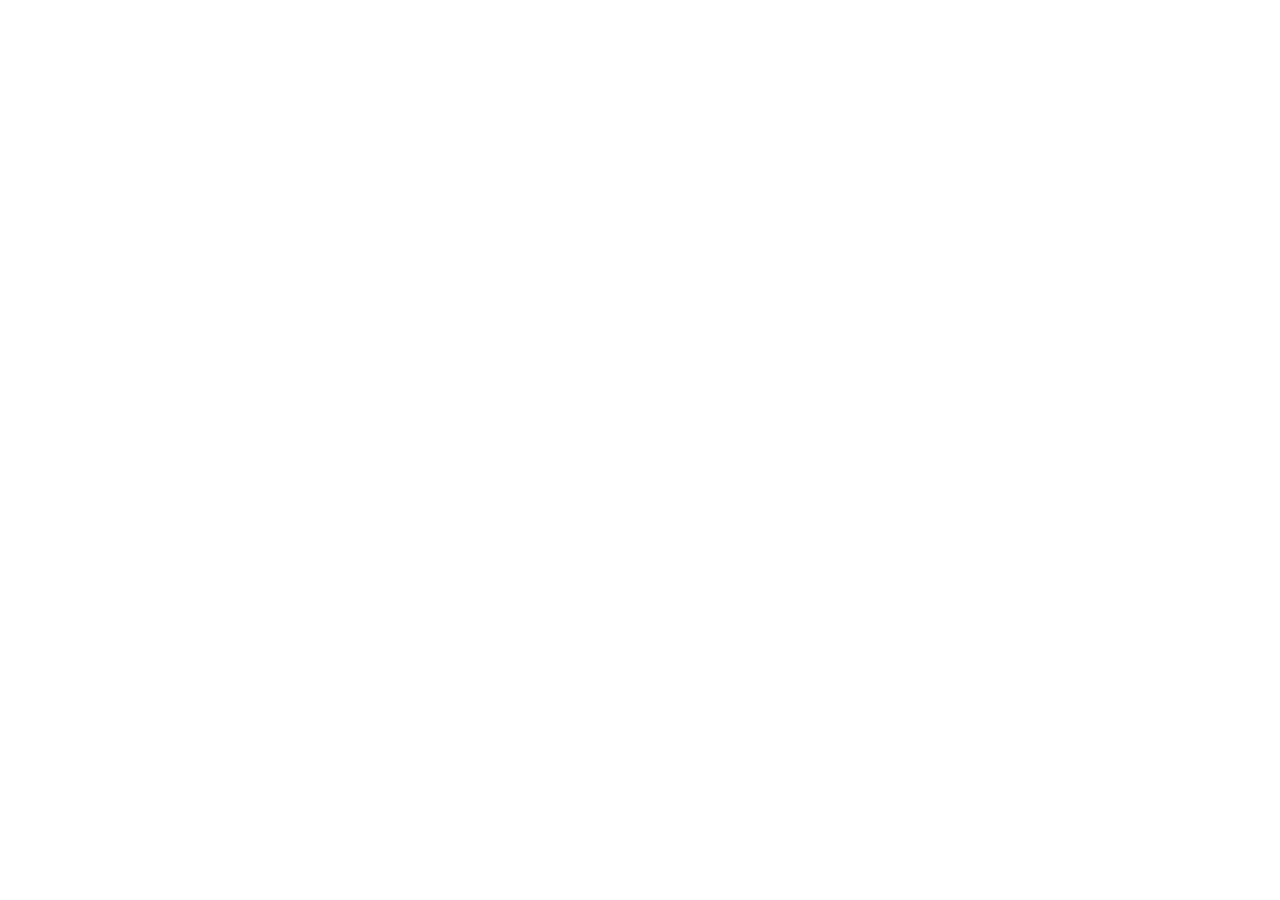
==== contact.html @ 75246335 "Init" ====
<!DOCTYPE html>
<html lang="en">
<head>
    <meta charset="UTF-8">
    <meta name="viewport" content="width=device-width, initial-scale=1.0">
    <title>LNE</title>
</head>
<body>
    
</body>
</html>
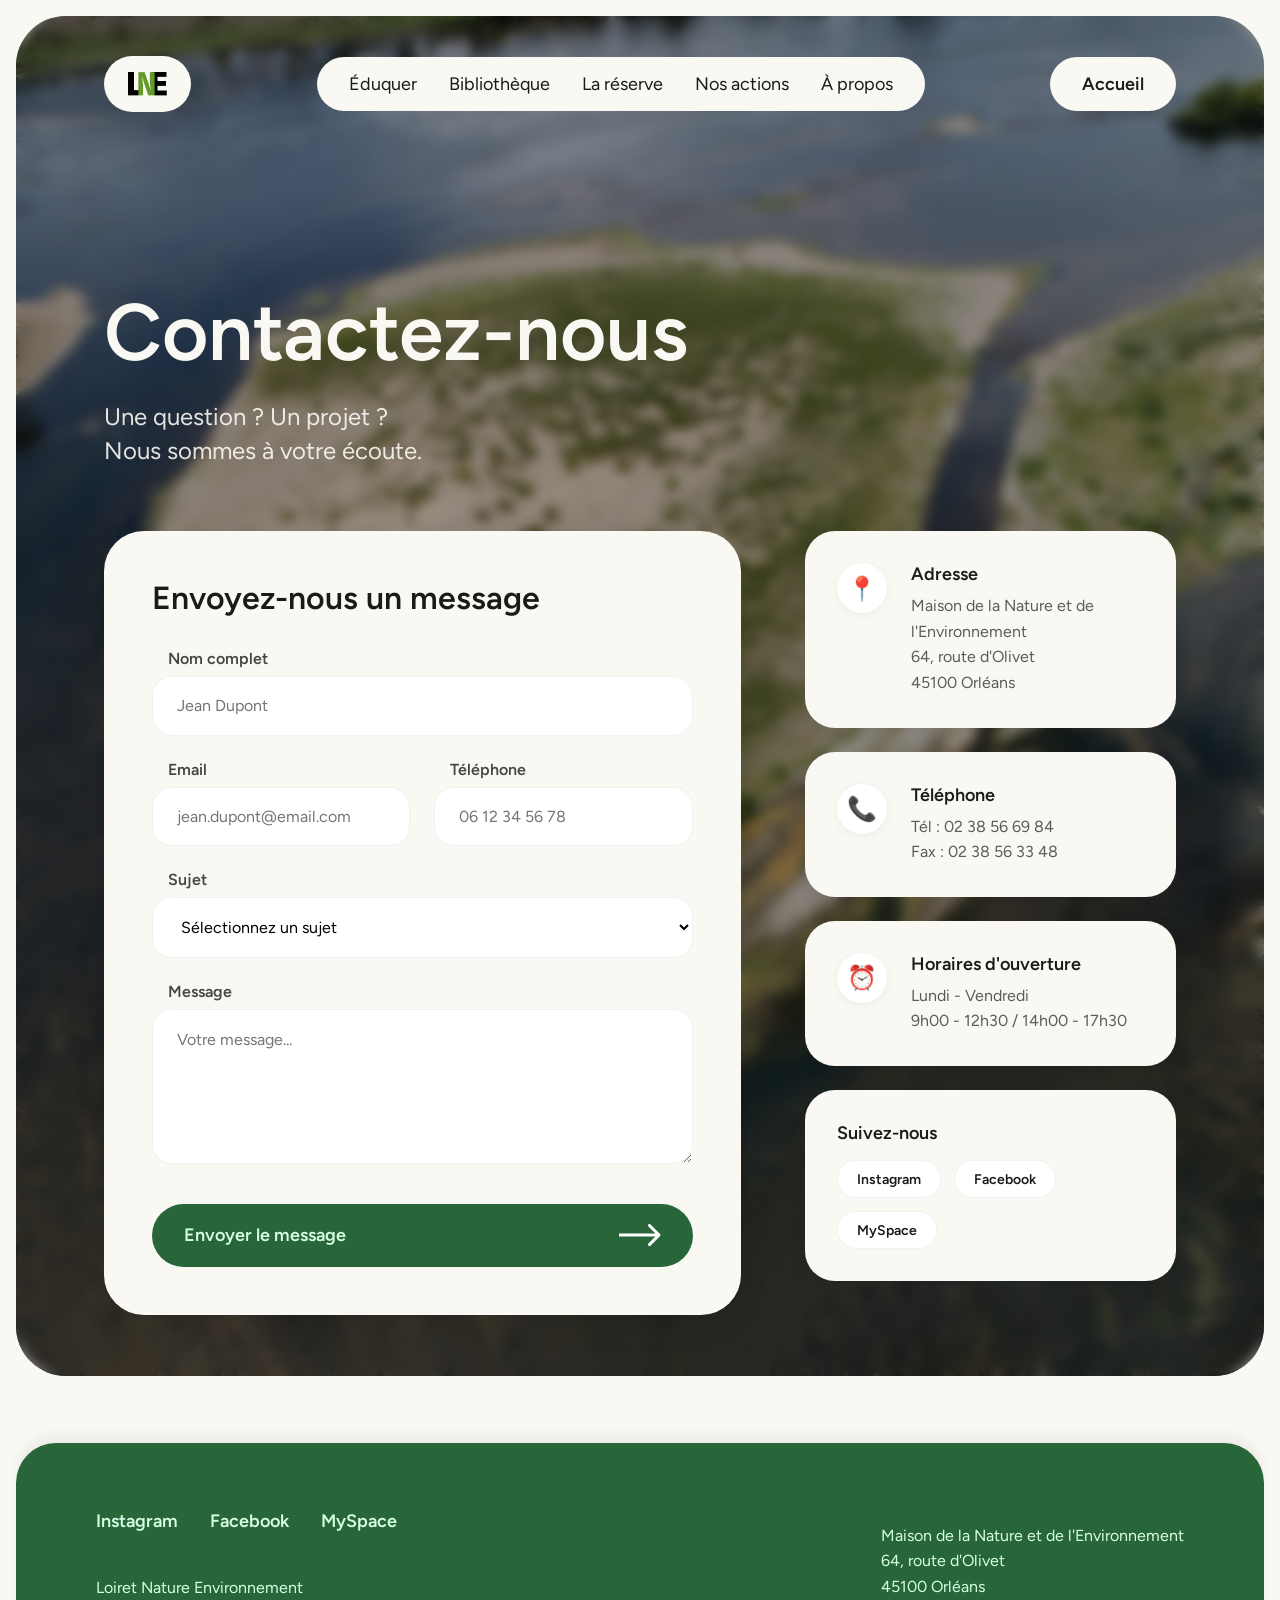
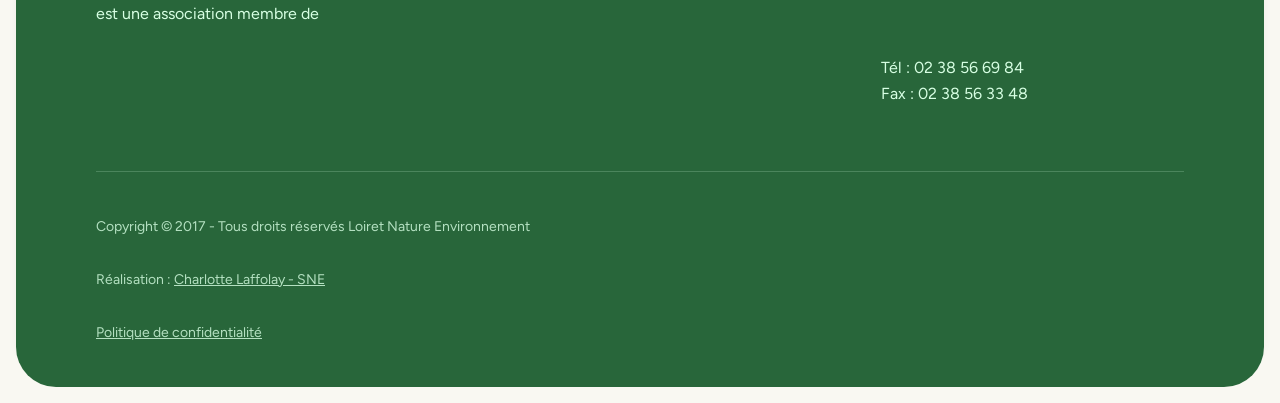
==== commit 5c58df27: "Two other pages" ====
--- a/contact.html
+++ b/contact.html
@@ -1,11 +1,171 @@
-<!DOCTYPE html>
+<!doctype html>
 <html lang="en">
-<head>
-    <meta charset="UTF-8">
-    <meta name="viewport" content="width=device-width, initial-scale=1.0">
-    <title>LNE</title>
-</head>
-<body>
-    
-</body>
+  <head>
+    <meta charset="UTF-8" />
+    <meta name="viewport" content="width=device-width, initial-scale=1.0" />
+    <title>Contact - LNE</title>
+    <link rel="stylesheet" href="style2.css" />
+    <style>
+      @import url("https://fonts.googleapis.com/css2?family=Figtree:ital,wght@0,300..900;1,300..900&family=Sora:wght@100..800&display=swap");
+    </style>
+  </head>
+  <body>
+    <div class="picture"></div>
+    <div class="picture-blur"></div>
+    <nav>
+      <div class="logo-nav"><img src="logo.png" alt="" /></div>
+      <div class="main-nav">
+        <span>Éduquer</span>
+        <span><a href="loutre.html">Bibliothèque</a></span>
+        <span>La réserve</span>
+        <span>Nos actions</span>
+        <span>À propos</span>
+      </div>
+      <div class="contact-nav"><a href="index.html">Accueil</a></div>
+    </nav>
+    <div class="container">
+      <div class="hero-section">
+        <div class="hero-title">
+          Contactez-nous
+          <div class="hero-subtitle">
+            Une question ? Un projet ?<br />Nous sommes à votre écoute.
+          </div>
+        </div>
+      </div>
+
+      <div class="contact-content">
+        <div class="contact-form-wrapper">
+          <div class="form-card">
+            <div class="form-header">Envoyez-nous un message</div>
+            <div class="contact-form">
+              <div class="form-group">
+                <label for="name">Nom complet</label>
+                <input type="text" id="name" name="name" placeholder="Jean Dupont" />
+              </div>
+
+              <div class="form-row">
+                <div class="form-group">
+                  <label for="email">Email</label>
+                  <input type="email" id="email" name="email" placeholder="jean.dupont@email.com" />
+                </div>
+                <div class="form-group">
+                  <label for="phone">Téléphone</label>
+                  <input type="tel" id="phone" name="phone" placeholder="06 12 34 56 78" />
+                </div>
+              </div>
+
+              <div class="form-group">
+                <label for="subject">Sujet</label>
+                <select id="subject" name="subject">
+                  <option value="">Sélectionnez un sujet</option>
+                  <option value="adhesion">Adhésion</option>
+                  <option value="evenement">Événement</option>
+                  <option value="partenariat">Partenariat</option>
+                  <option value="information">Demande d'information</option>
+                  <option value="autre">Autre</option>
+                </select>
+              </div>
+
+              <div class="form-group">
+                <label for="message">Message</label>
+                <textarea id="message" name="message" rows="6" placeholder="Votre message..."></textarea>
+              </div>
+
+              <button class="submit-btn">
+                Envoyer le message
+                <img src="arrow-right.svg" alt="" />
+              </button>
+            </div>
+          </div>
+        </div>
+
+        <div class="contact-info">
+          <div class="info-card">
+            <div class="info-icon">📍</div>
+            <div class="info-content">
+              <div class="info-title">Adresse</div>
+              <div class="info-text">
+                Maison de la Nature et de l'Environnement<br />
+                64, route d'Olivet<br />
+                45100 Orléans
+              </div>
+            </div>
+          </div>
+
+          <div class="info-card">
+            <div class="info-icon">📞</div>
+            <div class="info-content">
+              <div class="info-title">Téléphone</div>
+              <div class="info-text">
+                Tél : 02 38 56 69 84<br />
+                Fax : 02 38 56 33 48
+              </div>
+            </div>
+          </div>
+
+          <div class="info-card">
+            <div class="info-icon">⏰</div>
+            <div class="info-content">
+              <div class="info-title">Horaires d'ouverture</div>
+              <div class="info-text">
+                Lundi - Vendredi<br />
+                9h00 - 12h30 / 14h00 - 17h30
+              </div>
+            </div>
+          </div>
+
+          <div class="info-card social-card">
+            <div class="info-content">
+              <div class="info-title">Suivez-nous</div>
+              <div class="social-links">
+                <span class="social-link">Instagram</span>
+                <span class="social-link">Facebook</span>
+                <span class="social-link">MySpace</span>
+              </div>
+            </div>
+          </div>
+        </div>
+      </div>
+    </div>
+
+    <footer class="footer">
+      <div class="footer-top">
+        <div class="footer-left">
+          <div class="footer-socials">
+            <span>Instagram</span>
+            <span>Facebook</span>
+            <span>MySpace</span>
+          </div>
+
+          <p>
+            Loiret Nature Environnement<br />
+            est une association membre de
+          </p>
+        </div>
+
+        <div class="footer-right">
+          <p>
+            Maison de la Nature et de l'Environnement<br />
+            64, route d'Olivet<br />
+            45100 Orléans
+          </p>
+
+          <p>
+            Tél : 02 38 56 69 84<br />
+            Fax : 02 38 56 33 48
+          </p>
+        </div>
+      </div>
+
+      <div class="footer-divider"></div>
+
+      <div class="footer-bottom">
+        <p>
+          Copyright © 2017 - Tous droits réservés Loiret Nature Environnement
+        </p>
+        <p>Réalisation : <span class="link">Charlotte Laffolay - SNE</span></p>
+        <p class="link">Politique de confidentialité</p>
+      </div>
+    </footer>
+  </body>
 </html>
--- a/style2.css
+++ b/style2.css
@@ -0,0 +1,383 @@
+/* ==========================================================================
+   Base & Typographie
+   ========================================================================== */
+body {
+    background-color: #F9F8F2;
+    overflow-x: hidden;
+    font-family: "Figtree", sans-serif;
+    display: flex;
+    gap: 3rem;
+    flex-direction: column;
+    align-items: center;
+    margin: 0;
+    padding: 0;
+    color: #1a1a1a;
+}
+
+a {
+    text-decoration: none;
+    color: inherit;
+}
+
+/* ==========================================================================
+   Layout Principal
+   ========================================================================== */
+.container {
+    width: 100%;
+    max-width: 1200px;
+    padding-inline: clamp(1rem, 5vw, 5rem);
+    margin-inline: auto;
+    box-sizing: border-box;
+    z-index: 1;
+}
+
+/* Arrière-plan héroïque avec l'image */
+.picture {
+    position: absolute;
+    top: 0;
+    background-image: url("image.jpg"); /* Remplacez par le bon chemin */
+    background-size: cover;
+    background-position: center;
+    border-radius: 50px;
+    margin: 1rem;
+    width: calc(100% - 2rem);
+    height: 85rem;
+    z-index: -100;
+}
+
+.picture-blur {
+    position: absolute;
+    top: 0;
+    background-color: rgba(0, 0, 0, 0.40); /* Assombri pour faire ressortir le texte blanc */
+    backdrop-filter: blur(6px);
+    border-radius: 50px;
+    margin: 1rem;
+    width: calc(100% - 2rem);
+    height: 85rem;
+    z-index: -99;
+}
+
+/* ==========================================================================
+   Navigation
+   ========================================================================== */
+nav {
+    display: flex;
+    margin-top: 3.5rem;
+    flex-direction: row;
+    justify-content: space-between;
+    align-items: center;
+    width: 100%;
+    max-width: 1200px;
+    padding-inline: clamp(1rem, 5vw, 5rem);
+    font-size: 18px;
+    z-index: 10;
+    box-sizing: border-box;
+}
+
+.logo-nav {
+    padding: 1rem 1.5rem;
+    display: flex;
+    align-items: center;
+    background-color: #F9F8F2;
+    border-radius: 99px;
+}
+
+.main-nav {
+    background-color: #F9F8F2;
+    border-radius: 99px;
+    padding: 1rem 2rem;
+    display: flex;
+    gap: 2rem;
+}
+
+.main-nav span {
+    cursor: pointer;
+    transition: opacity 0.2s;
+}
+
+.main-nav span:hover {
+    text-decoration: underline;
+}
+
+.contact-nav {
+    background-color: #F9F8F2;
+    border-radius: 99px;
+    padding: 1rem 2rem;
+    font-weight: 600;
+    transition: background-color 0.3s;
+}
+
+.contact-nav:hover {
+    background-color: #28663A;
+    color: #D7FFE3;
+}
+
+/* ==========================================================================
+   En-tête (Hero Section)
+   ========================================================================== */
+.hero-section {
+    margin-top: 8rem;
+    margin-bottom: 4rem;
+}
+
+.hero-title {
+    color: #F9F8F2;
+    font-weight: 600;
+    font-size: 80px;
+    display: flex;
+    flex-direction: column;
+    gap: 1.5rem;
+    line-height: 1.1;
+}
+
+.hero-subtitle {
+    font-size: 24px;
+    font-weight: 400;
+    opacity: 0.9;
+    line-height: 1.4;
+}
+
+/* ==========================================================================
+   Contenu de la page Contact
+   ========================================================================== */
+.contact-content {
+    display: flex;
+    justify-content: space-between;
+    align-items: flex-start;
+    gap: 4rem;
+    margin-bottom: 5rem;
+}
+
+/* -- Section Formulaire -- */
+.contact-form-wrapper {
+    width: 60%;
+}
+
+.form-card {
+    background-color: #F9F8F2;
+    padding: 3rem;
+    border-radius: 40px;
+    box-shadow: 0 10px 30px rgba(0, 0, 0, 0.1);
+}
+
+.form-header {
+    font-size: 32px;
+    font-weight: 600;
+    margin-bottom: 2rem;
+}
+
+.contact-form {
+    display: flex;
+    flex-direction: column;
+    gap: 1.5rem;
+}
+
+.form-row {
+    display: flex;
+    gap: 1.5rem;
+}
+
+.form-row .form-group {
+    width: 50%;
+}
+
+.form-group {
+    display: flex;
+    flex-direction: column;
+    gap: 0.5rem;
+}
+
+.form-group label {
+    font-size: 16px;
+    font-weight: 600;
+    margin-left: 1rem;
+    opacity: 0.8;
+}
+
+.form-group input,
+.form-group select,
+.form-group textarea {
+    font-family: "Figtree", sans-serif;
+    background-color: #ffffff;
+    border: 1px solid rgba(0, 0, 0, 0.05);
+    padding: 1.2rem 1.5rem;
+    border-radius: 20px;
+    font-size: 16px;
+    outline: none;
+    transition: border-color 0.3s ease, box-shadow 0.3s ease;
+}
+
+.form-group textarea {
+    resize: vertical;
+}
+
+.form-group input:focus,
+.form-group select:focus,
+.form-group textarea:focus {
+    border-color: #28663A;
+    box-shadow: 0 0 0 4px rgba(40, 102, 58, 0.1);
+}
+
+.submit-btn {
+    margin-top: 1rem;
+    background-color: #28663A;
+    color: #D7FFE3;
+    border: none;
+    border-radius: 99px;
+    padding: 1.25rem 2rem;
+    font-size: 18px;
+    font-weight: 600;
+    display: flex;
+    justify-content: space-between;
+    align-items: center;
+    cursor: pointer;
+    transition: opacity 0.3s ease, transform 0.2s ease;
+    font-family: "Figtree", sans-serif;
+}
+
+.submit-btn:hover {
+    opacity: 0.9;
+    transform: scale(1.02);
+}
+
+/* -- Section Informations (Sidebar) -- */
+.contact-info {
+    width: 35%;
+    display: flex;
+    flex-direction: column;
+    gap: 1.5rem;
+}
+
+.info-card {
+    background-color: #F9F8F2;
+    padding: 2rem;
+    border-radius: 30px;
+    display: flex;
+    gap: 1.5rem;
+    align-items: flex-start;
+    box-shadow: 0 5px 20px rgba(0, 0, 0, 0.05);
+}
+
+.info-icon {
+    font-size: 24px;
+    background-color: #ffffff;
+    width: 50px;
+    height: 50px;
+    display: flex;
+    justify-content: center;
+    align-items: center;
+    border-radius: 50%;
+    flex-shrink: 0;
+    box-shadow: 0 2px 10px rgba(0,0,0,0.05);
+}
+
+.info-content {
+    display: flex;
+    flex-direction: column;
+    gap: 0.5rem;
+}
+
+.info-title {
+    font-size: 18px;
+    font-weight: 600;
+}
+
+.info-text {
+    font-size: 16px;
+    opacity: 0.7;
+    line-height: 1.6;
+}
+
+/* Cartes Réseaux Sociaux */
+.social-card .info-content {
+    width: 100%;
+}
+
+.social-links {
+    display: flex;
+    gap: 0.8rem;
+    flex-wrap: wrap;
+    margin-top: 0.5rem;
+}
+
+.social-link {
+    background-color: #ffffff;
+    padding: 0.6rem 1.2rem;
+    border-radius: 99px;
+    font-size: 14px;
+    font-weight: 600;
+    cursor: pointer;
+    border: 1px solid rgba(0, 0, 0, 0.05);
+    transition: all 0.3s ease;
+}
+
+.social-link:hover {
+    background-color: #E8A03C; /* Reprise de l'orange de votre maquette */
+    color: #ffffff;
+    border-color: #E8A03C;
+}
+
+/* ==========================================================================
+   Footer
+   ========================================================================== */
+.footer {
+    margin-top: auto;
+    padding: 4rem 0 2rem 0;
+    width: calc(100% - 2rem);
+    max-width: 1400px;
+    background-color: #28663A;
+    color: #D7FFE3;
+    border-radius: 40px;
+    box-shadow: 0px -10px 10px rgba(0, 0, 0, 0.044);
+    margin-bottom: 1rem;
+}
+
+.footer-top {
+    display: flex;
+    justify-content: space-between;
+    gap: 2rem;
+    padding-inline: 5rem;
+}
+
+.footer-left,
+.footer-right {
+    display: flex;
+    flex-direction: column;
+    gap: 1.5rem;
+    line-height: 1.6;
+}
+
+.footer-socials {
+    display: flex;
+    gap: 2rem;
+    font-weight: 600;
+    font-size: 18px;
+}
+
+.footer-socials span {
+    cursor: pointer;
+}
+
+.footer-socials span:hover {
+    text-decoration: underline;
+}
+
+.footer-divider {
+    height: 1px;
+    background-color: rgba(215, 255, 227, 0.2); /* Ligne de séparation adaptée au fond vert */
+    margin: 3rem 5rem 2rem 5rem;
+}
+
+.footer-bottom {
+    display: flex;
+    flex-direction: column;
+    gap: 0.5rem;
+    font-size: 14px;
+    opacity: 0.8;
+    padding-inline: 5rem;
+}
+
+.link {
+    text-decoration: underline;
+    cursor: pointer;
+}
